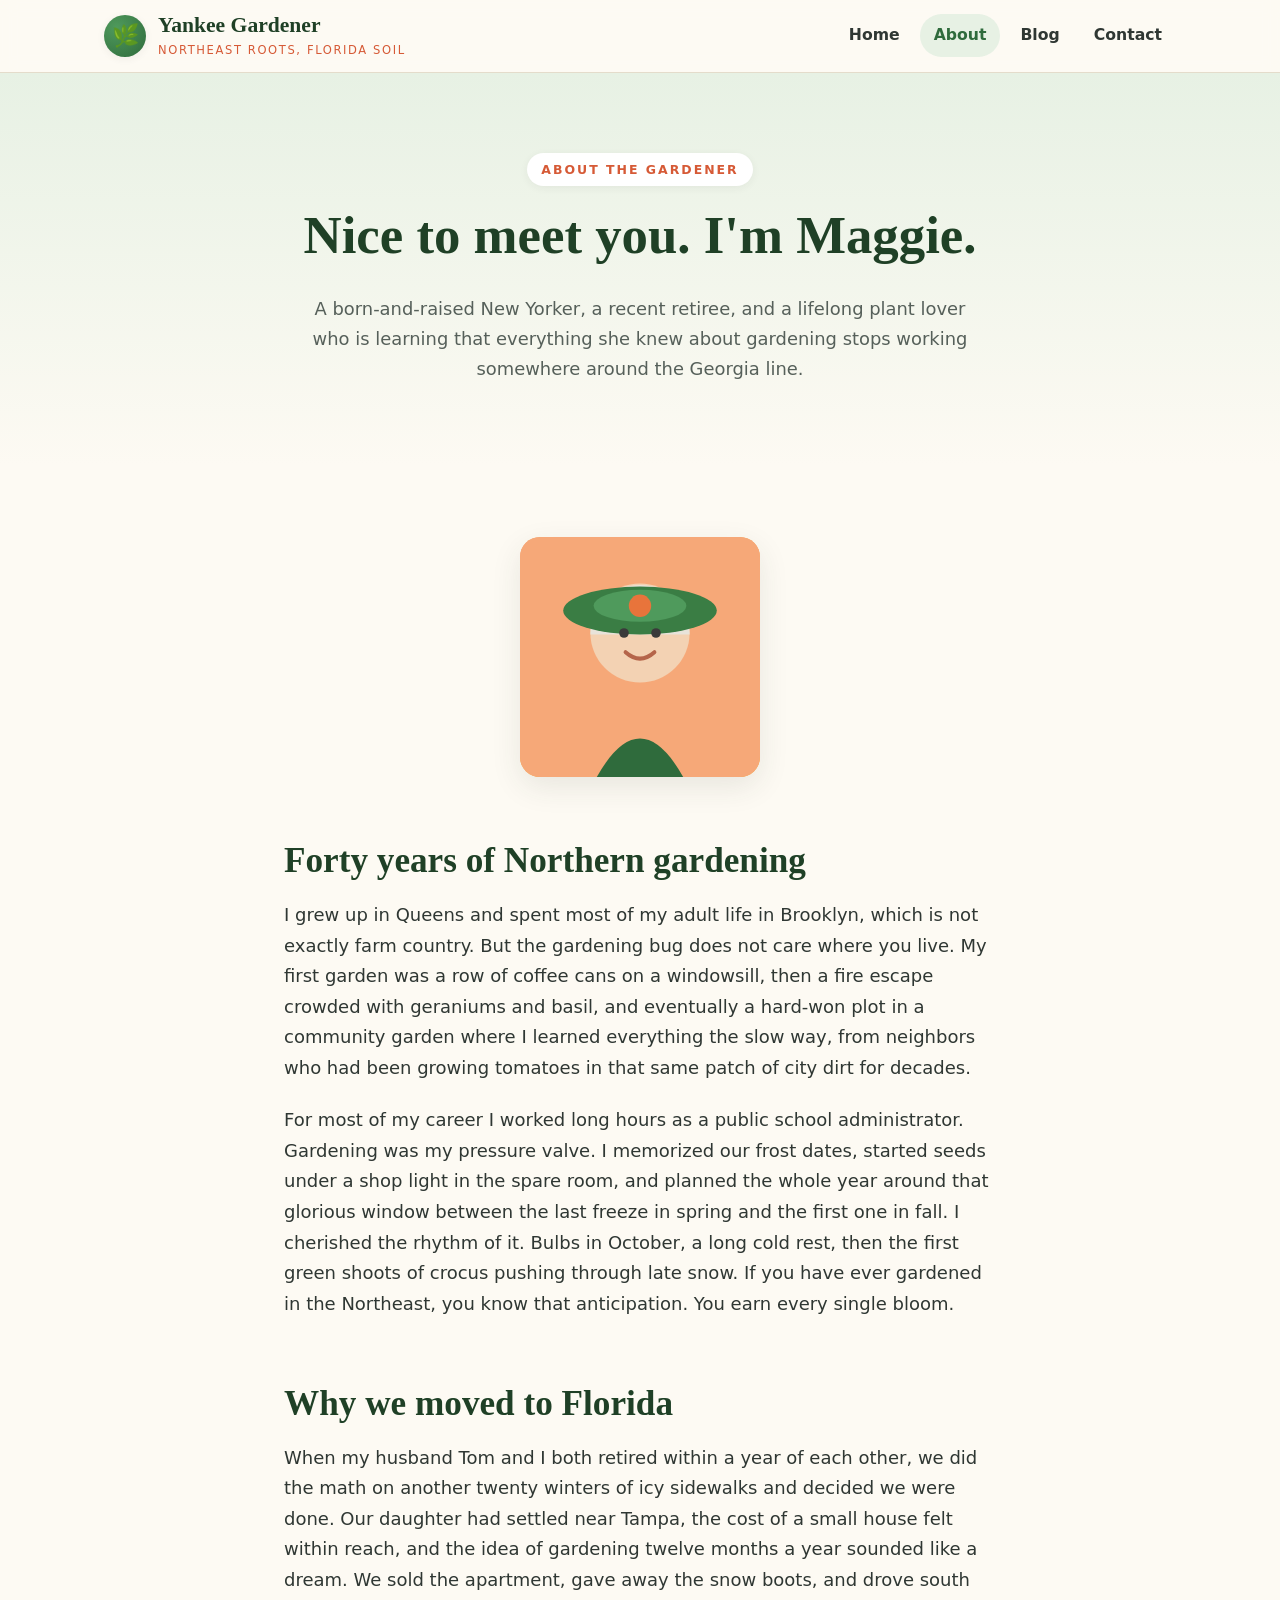
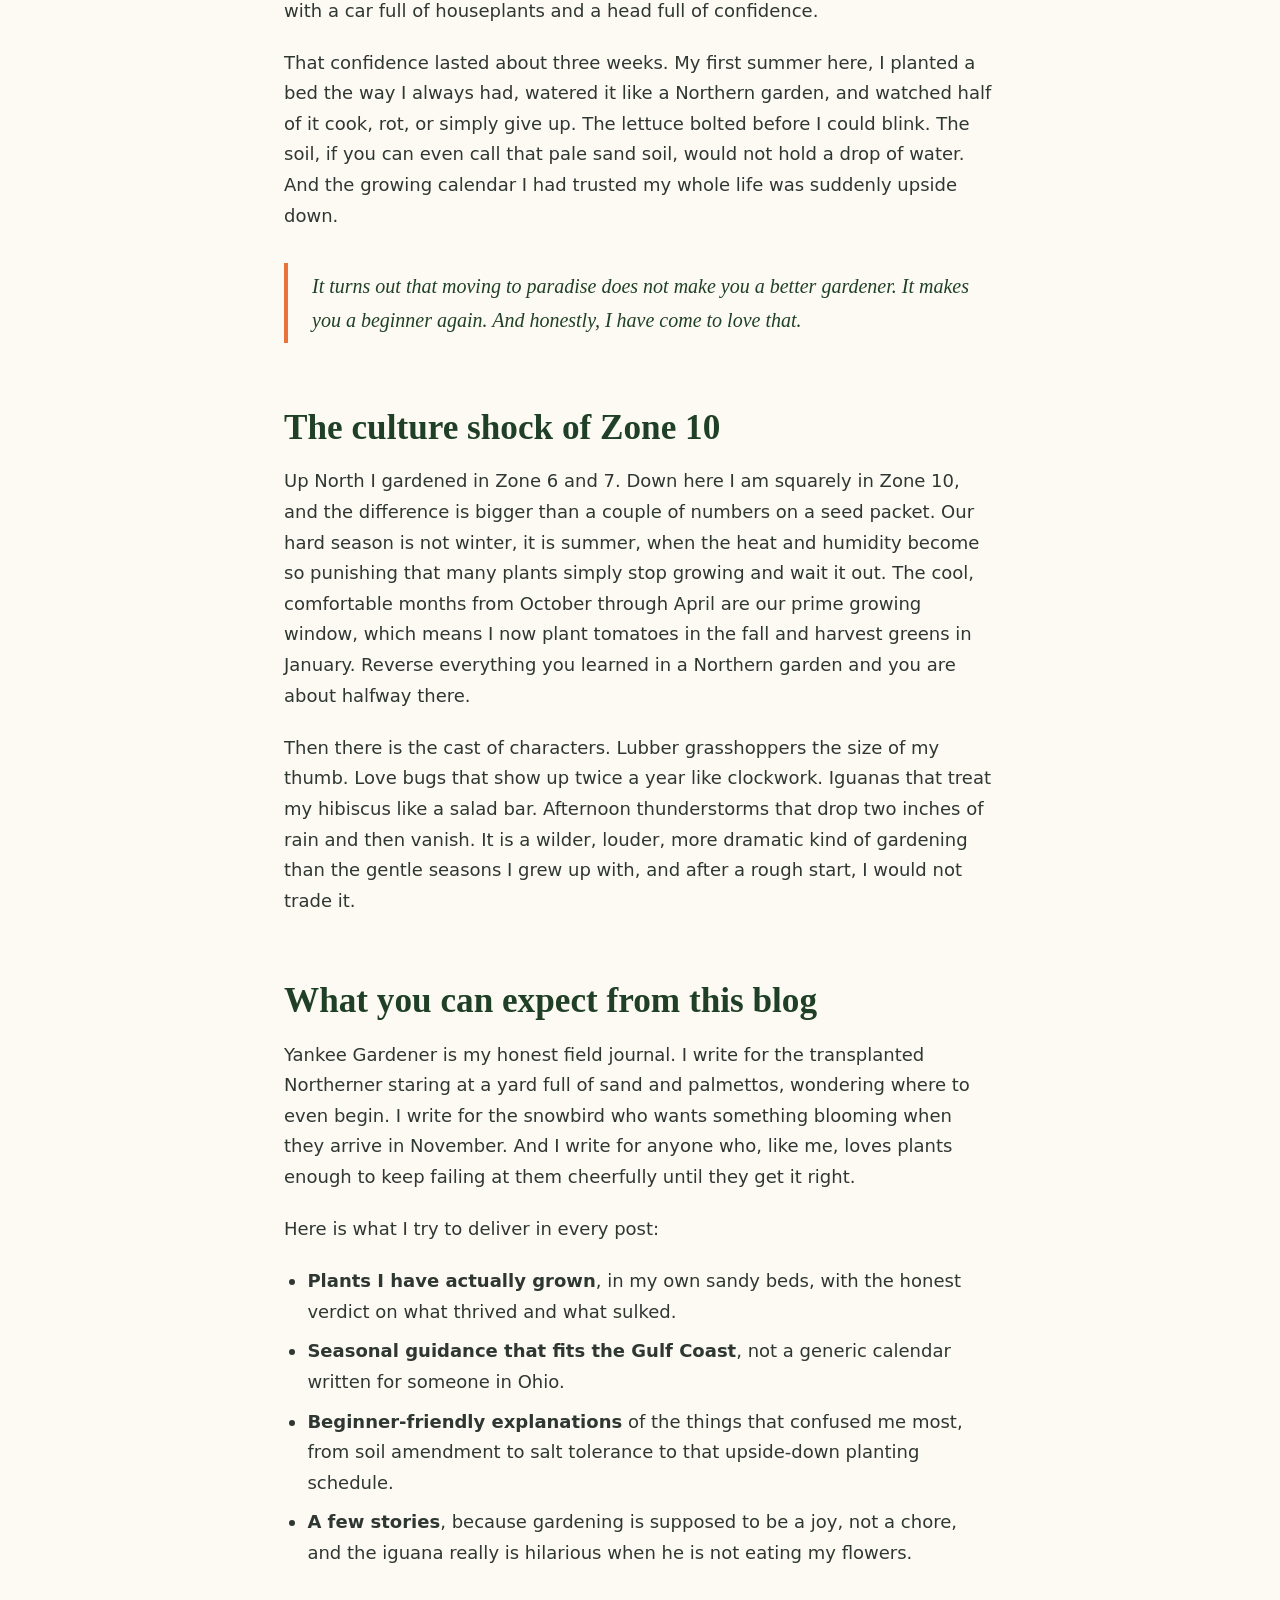
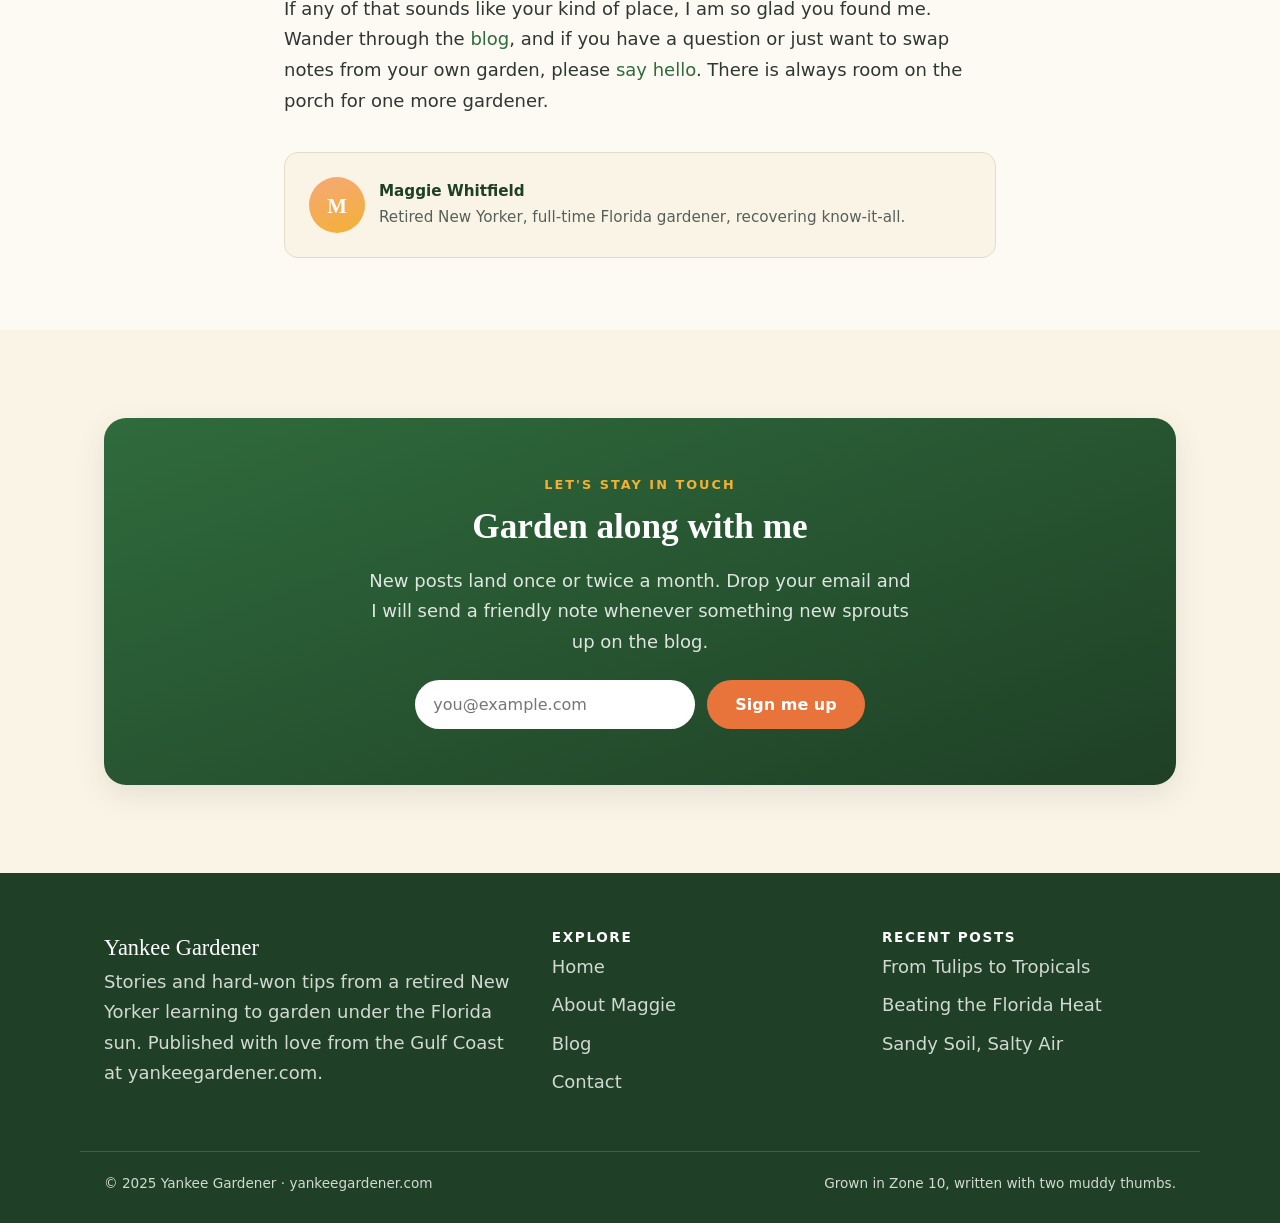
==== about.html @ 73ddaae5 "Initial commit: Yankee Gardener static site Four-page gardening blog (Home, About, Blog index, Conta" ====
<!DOCTYPE html>
<html lang="en">
<head>
  <meta charset="UTF-8" />
  <meta name="viewport" content="width=device-width, initial-scale=1.0" />
  <title>About Maggie | Yankee Gardener — A New Yorker's Florida Garden Story</title>
  <meta name="description" content="Meet Maggie Whitfield, the retired New Yorker behind Yankee Gardener. From a Brooklyn fire escape to a Florida Zone 10 backyard, here is the story behind the blog." />
  <link rel="canonical" href="https://yankeegardener.com/about.html" />

  <meta property="og:type" content="profile" />
  <meta property="og:site_name" content="Yankee Gardener" />
  <meta property="og:title" content="About Maggie | Yankee Gardener" />
  <meta property="og:description" content="From a Brooklyn fire escape to a Florida backyard. The story of a retired New Yorker relearning how to garden in the Sunshine State." />
  <meta property="og:url" content="https://yankeegardener.com/about.html" />
  <meta property="og:image" content="https://yankeegardener.com/assets/og-image.svg" />

  <meta name="twitter:card" content="summary_large_image" />
  <meta name="twitter:title" content="About Maggie | Yankee Gardener" />
  <meta name="twitter:description" content="The story of a retired New Yorker relearning how to garden in Florida's Zone 10." />
  <meta name="twitter:image" content="https://yankeegardener.com/assets/og-image.svg" />

  <link rel="icon" href="assets/favicon.svg" type="image/svg+xml" />
  <link rel="stylesheet" href="css/style.css" />
</head>
<body>
  <header class="site-header">
    <nav class="nav" aria-label="Primary">
      <a class="brand" href="index.html" aria-label="Yankee Gardener home">
        <span class="mark" aria-hidden="true">&#127807;</span>
        <span class="brand-text">
          <span class="brand-name">Yankee Gardener</span><br />
          <span class="brand-tag">Northeast roots, Florida soil</span>
        </span>
      </a>
      <button class="nav-toggle" aria-label="Toggle menu" aria-expanded="false">&#9776;</button>
      <div class="nav-links" id="navlinks">
        <a href="index.html">Home</a>
        <a href="about.html" class="active">About</a>
        <a href="blog.html">Blog</a>
        <a href="contact.html">Contact</a>
      </div>
    </nav>
  </header>

  <main>
    <section class="page-intro">
      <div class="container">
        <span class="eyebrow">About the gardener</span>
        <h1>Nice to meet you. I'm Maggie.</h1>
        <p>A born-and-raised New Yorker, a recent retiree, and a lifelong plant lover who is learning that everything she knew about gardening stops working somewhere around the Georgia line.</p>
      </div>
    </section>

    <section class="article-body">
      <div class="container narrow">
        <div class="portrait" style="max-width:240px; margin:0 auto 36px;" role="img" aria-label="Illustrated portrait of Maggie wearing a wide sun hat with a flower">
          <svg viewBox="0 0 300 300" xmlns="http://www.w3.org/2000/svg" preserveAspectRatio="xMidYMid slice">
            <rect width="300" height="300" fill="#f6a878"/>
            <circle cx="150" cy="120" r="62" fill="#f3d2b3"/>
            <path d="M150 60 a62 62 0 0 1 62 62 h-124 a62 62 0 0 1 62 -62z" fill="#e8e3da"/>
            <ellipse cx="150" cy="92" rx="96" ry="30" fill="#3a7d44"/>
            <ellipse cx="150" cy="86" rx="58" ry="20" fill="#4f9a5c"/>
            <circle cx="150" cy="86" r="14" fill="#e8743b"/>
            <circle cx="130" cy="120" r="6" fill="#3a3a3a"/><circle cx="170" cy="120" r="6" fill="#3a3a3a"/>
            <path d="M132 144 q18 16 36 0" stroke="#b5654a" stroke-width="5" fill="none" stroke-linecap="round"/>
            <path d="M96 300 q54 -96 108 0z" fill="#2f6b3c"/>
          </svg>
        </div>

        <h2>Forty years of Northern gardening</h2>
        <p>I grew up in Queens and spent most of my adult life in Brooklyn, which is not exactly farm country. But the gardening bug does not care where you live. My first garden was a row of coffee cans on a windowsill, then a fire escape crowded with geraniums and basil, and eventually a hard-won plot in a community garden where I learned everything the slow way, from neighbors who had been growing tomatoes in that same patch of city dirt for decades.</p>
        <p>For most of my career I worked long hours as a public school administrator. Gardening was my pressure valve. I memorized our frost dates, started seeds under a shop light in the spare room, and planned the whole year around that glorious window between the last freeze in spring and the first one in fall. I cherished the rhythm of it. Bulbs in October, a long cold rest, then the first green shoots of crocus pushing through late snow. If you have ever gardened in the Northeast, you know that anticipation. You earn every single bloom.</p>

        <h2>Why we moved to Florida</h2>
        <p>When my husband Tom and I both retired within a year of each other, we did the math on another twenty winters of icy sidewalks and decided we were done. Our daughter had settled near Tampa, the cost of a small house felt within reach, and the idea of gardening twelve months a year sounded like a dream. We sold the apartment, gave away the snow boots, and drove south with a car full of houseplants and a head full of confidence.</p>
        <p>That confidence lasted about three weeks. My first summer here, I planted a bed the way I always had, watered it like a Northern garden, and watched half of it cook, rot, or simply give up. The lettuce bolted before I could blink. The soil, if you can even call that pale sand soil, would not hold a drop of water. And the growing calendar I had trusted my whole life was suddenly upside down.</p>

        <blockquote>It turns out that moving to paradise does not make you a better gardener. It makes you a beginner again. And honestly, I have come to love that.</blockquote>

        <h2>The culture shock of Zone 10</h2>
        <p>Up North I gardened in Zone 6 and 7. Down here I am squarely in Zone 10, and the difference is bigger than a couple of numbers on a seed packet. Our hard season is not winter, it is summer, when the heat and humidity become so punishing that many plants simply stop growing and wait it out. The cool, comfortable months from October through April are our prime growing window, which means I now plant tomatoes in the fall and harvest greens in January. Reverse everything you learned in a Northern garden and you are about halfway there.</p>
        <p>Then there is the cast of characters. Lubber grasshoppers the size of my thumb. Love bugs that show up twice a year like clockwork. Iguanas that treat my hibiscus like a salad bar. Afternoon thunderstorms that drop two inches of rain and then vanish. It is a wilder, louder, more dramatic kind of gardening than the gentle seasons I grew up with, and after a rough start, I would not trade it.</p>

        <h2>What you can expect from this blog</h2>
        <p>Yankee Gardener is my honest field journal. I write for the transplanted Northerner staring at a yard full of sand and palmettos, wondering where to even begin. I write for the snowbird who wants something blooming when they arrive in November. And I write for anyone who, like me, loves plants enough to keep failing at them cheerfully until they get it right.</p>
        <p>Here is what I try to deliver in every post:</p>
        <ul>
          <li><strong>Plants I have actually grown</strong>, in my own sandy beds, with the honest verdict on what thrived and what sulked.</li>
          <li><strong>Seasonal guidance that fits the Gulf Coast</strong>, not a generic calendar written for someone in Ohio.</li>
          <li><strong>Beginner-friendly explanations</strong> of the things that confused me most, from soil amendment to salt tolerance to that upside-down planting schedule.</li>
          <li><strong>A few stories</strong>, because gardening is supposed to be a joy, not a chore, and the iguana really is hilarious when he is not eating my flowers.</li>
        </ul>

        <p>If any of that sounds like your kind of place, I am so glad you found me. Wander through the <a href="blog.html">blog</a>, and if you have a question or just want to swap notes from your own garden, please <a href="contact.html">say hello</a>. There is always room on the porch for one more gardener.</p>

        <div class="byline" style="margin-top:36px;">
          <span class="avatar" aria-hidden="true">M</span>
          <span class="avatar-text"><strong>Maggie Whitfield</strong><br />Retired New Yorker, full-time Florida gardener, recovering know-it-all.</span>
        </div>
      </div>
    </section>

    <section class="section alt">
      <div class="container">
        <div class="callout">
          <span class="kicker" style="color:var(--citrus);">Let's stay in touch</span>
          <h2>Garden along with me</h2>
          <p>New posts land once or twice a month. Drop your email and I will send a friendly note whenever something new sprouts up on the blog.</p>
          <form class="signup" action="contact.html" method="get" aria-label="Newsletter signup">
            <input type="email" name="email" placeholder="you@example.com" aria-label="Email address" required />
            <button type="submit" class="btn btn-primary">Sign me up</button>
          </form>
        </div>
      </div>
    </section>
  </main>

  <footer class="site-footer">
    <div class="container footer-grid">
      <div class="footer-brand">
        <span class="brand-name">Yankee Gardener</span>
        <p>Stories and hard-won tips from a retired New Yorker learning to garden under the Florida sun. Published with love from the Gulf Coast at yankeegardener.com.</p>
      </div>
      <div>
        <h4>Explore</h4>
        <ul class="footer-links">
          <li><a href="index.html">Home</a></li>
          <li><a href="about.html">About Maggie</a></li>
          <li><a href="blog.html">Blog</a></li>
          <li><a href="contact.html">Contact</a></li>
        </ul>
      </div>
      <div>
        <h4>Recent posts</h4>
        <ul class="footer-links">
          <li><a href="posts/from-tulips-to-tropicals.html">From Tulips to Tropicals</a></li>
          <li><a href="posts/beating-the-florida-heat.html">Beating the Florida Heat</a></li>
          <li><a href="posts/sandy-soil-salty-air.html">Sandy Soil, Salty Air</a></li>
        </ul>
      </div>
    </div>
    <div class="container footer-bottom">
      <span>&copy; 2025 Yankee Gardener &middot; yankeegardener.com</span>
      <span>Grown in Zone 10, written with two muddy thumbs.</span>
    </div>
  </footer>

  <script>
    var t = document.querySelector('.nav-toggle');
    var l = document.getElementById('navlinks');
    if (t) t.addEventListener('click', function () {
      var open = l.classList.toggle('open');
      t.setAttribute('aria-expanded', open ? 'true' : 'false');
    });
  </script>
</body>
</html>
---- css/style.css ----
/* ==========================================================================
   Yankee Gardener — yankeegardener.com
   A gardening blog by Margaret "Maggie" Whitfield
   Palette: garden greens + sunny coral/citrus accent + warm cream neutrals
   ========================================================================== */

:root {
  /* Greens */
  --green-900: #1f4026;
  --green-700: #2f6b3c;
  --green-600: #3a7d44;
  --green-500: #4f9a5c;
  --green-200: #cfe6d2;
  --green-100: #e7f1e4;

  /* Coral / citrus accent */
  --coral-600: #d65a36;
  --coral-500: #e8743b;
  --coral-300: #f6a878;
  --citrus: #f2b134;

  /* Neutrals */
  --cream: #fdfaf3;
  --cream-100: #faf4e7;
  --cream-200: #f1e8d6;
  --paper: #ffffff;
  --charcoal: #2f3733;
  --charcoal-soft: #56605a;
  --line: #e4dccb;

  --shadow-sm: 0 2px 8px rgba(47, 55, 51, 0.06);
  --shadow-md: 0 10px 30px rgba(47, 55, 51, 0.10);

  --serif: "Iowan Old Style", "Palatino Linotype", Palatino, Georgia, "Times New Roman", serif;
  --sans: system-ui, -apple-system, "Segoe UI", Roboto, "Helvetica Neue", Arial, sans-serif;

  --maxw: 1120px;
  --radius: 14px;
}

* { box-sizing: border-box; }

html { scroll-behavior: smooth; }

body {
  margin: 0;
  font-family: var(--sans);
  color: var(--charcoal);
  background: var(--cream);
  line-height: 1.7;
  font-size: 18px;
  -webkit-font-smoothing: antialiased;
}

img { max-width: 100%; display: block; }

a { color: var(--green-700); text-decoration: none; }
a:hover { color: var(--coral-600); }

h1, h2, h3, h4 {
  font-family: var(--serif);
  color: var(--green-900);
  line-height: 1.2;
  font-weight: 600;
  margin: 0 0 0.5em;
}

h1 { font-size: clamp(2.1rem, 5vw, 3.3rem); }
h2 { font-size: clamp(1.6rem, 3.5vw, 2.2rem); }
h3 { font-size: 1.3rem; }

p { margin: 0 0 1.2em; }

.container {
  width: 100%;
  max-width: var(--maxw);
  margin: 0 auto;
  padding: 0 24px;
}

.narrow { max-width: 760px; }

/* ---------- Buttons ---------- */
.btn {
  display: inline-block;
  font-family: var(--sans);
  font-weight: 600;
  font-size: 1rem;
  padding: 13px 26px;
  border-radius: 999px;
  border: 2px solid transparent;
  cursor: pointer;
  transition: transform .15s ease, background .15s ease, color .15s ease;
}
.btn-primary { background: var(--coral-500); color: #fff; }
.btn-primary:hover { background: var(--coral-600); color: #fff; transform: translateY(-2px); }
.btn-outline { background: transparent; color: var(--green-700); border-color: var(--green-600); }
.btn-outline:hover { background: var(--green-600); color: #fff; transform: translateY(-2px); }

/* ---------- Header ---------- */
.site-header {
  position: sticky;
  top: 0;
  z-index: 50;
  background: rgba(253, 250, 243, 0.92);
  backdrop-filter: blur(8px);
  border-bottom: 1px solid var(--line);
}
.nav {
  display: flex;
  align-items: center;
  justify-content: space-between;
  gap: 16px;
  padding: 14px 24px;
  max-width: var(--maxw);
  margin: 0 auto;
}
.brand { display: flex; align-items: center; gap: 12px; }
.brand .mark {
  width: 42px; height: 42px;
  flex: none;
  border-radius: 50%;
  background: radial-gradient(circle at 30% 30%, var(--green-500), var(--green-700));
  display: grid; place-items: center;
  color: #fff; font-size: 22px;
  box-shadow: var(--shadow-sm);
}
.brand .brand-text { line-height: 1.1; }
.brand .brand-name {
  font-family: var(--serif);
  font-size: 1.35rem;
  font-weight: 600;
  color: var(--green-900);
}
.brand .brand-tag {
  font-size: 0.72rem;
  letter-spacing: .14em;
  text-transform: uppercase;
  color: var(--coral-600);
}
.nav-links { display: flex; align-items: center; gap: 6px; flex-wrap: wrap; }
.nav-links a {
  font-weight: 600;
  font-size: 0.98rem;
  color: var(--charcoal);
  padding: 8px 14px;
  border-radius: 999px;
}
.nav-links a:hover { background: var(--green-100); color: var(--green-700); }
.nav-links a.active { color: var(--green-700); background: var(--green-100); }

.nav-toggle { display: none; background: none; border: 0; font-size: 1.6rem; color: var(--green-900); cursor: pointer; }

/* ---------- Hero ---------- */
.hero {
  position: relative;
  overflow: hidden;
  background:
    radial-gradient(1200px 380px at 80% -10%, rgba(242,177,52,0.22), transparent 60%),
    linear-gradient(180deg, var(--green-100), var(--cream));
  padding: clamp(48px, 8vw, 96px) 0 clamp(40px, 6vw, 72px);
}
.hero-grid {
  display: grid;
  grid-template-columns: 1.15fr 0.85fr;
  gap: 48px;
  align-items: center;
}
.eyebrow {
  display: inline-block;
  font-size: 0.78rem;
  letter-spacing: .16em;
  text-transform: uppercase;
  font-weight: 700;
  color: var(--coral-600);
  background: #fff;
  padding: 6px 14px;
  border-radius: 999px;
  box-shadow: var(--shadow-sm);
  margin-bottom: 18px;
}
.hero p.lead { font-size: 1.2rem; color: var(--charcoal-soft); max-width: 36ch; }
.hero-cta { display: flex; gap: 14px; flex-wrap: wrap; margin-top: 26px; }
.hero-art {
  border-radius: 20px;
  overflow: hidden;
  box-shadow: var(--shadow-md);
  aspect-ratio: 4 / 5;
  background: linear-gradient(160deg, var(--green-500), var(--green-700));
}
.hero-art svg { width: 100%; height: 100%; }

/* ---------- Sections ---------- */
.section { padding: clamp(48px, 7vw, 88px) 0; }
.section.alt { background: var(--cream-100); }
.section-head { text-align: center; max-width: 640px; margin: 0 auto 44px; }
.section-head p { color: var(--charcoal-soft); }
.kicker {
  font-size: 0.8rem; letter-spacing: .16em; text-transform: uppercase;
  font-weight: 700; color: var(--coral-600); margin-bottom: 10px; display: block;
}

/* ---------- About teaser (home) ---------- */
.about-teaser { display: grid; grid-template-columns: 0.9fr 1.1fr; gap: 44px; align-items: center; }
.portrait {
  border-radius: 20px; overflow: hidden; box-shadow: var(--shadow-md);
  aspect-ratio: 1/1; background: linear-gradient(160deg, var(--coral-300), var(--citrus));
}
.portrait svg { width: 100%; height: 100%; }

/* ---------- Post cards ---------- */
.card-grid {
  display: grid;
  grid-template-columns: repeat(auto-fit, minmax(280px, 1fr));
  gap: 28px;
}
.post-card {
  background: var(--paper);
  border: 1px solid var(--line);
  border-radius: var(--radius);
  overflow: hidden;
  box-shadow: var(--shadow-sm);
  display: flex;
  flex-direction: column;
  transition: transform .18s ease, box-shadow .18s ease;
}
.post-card:hover { transform: translateY(-4px); box-shadow: var(--shadow-md); }
.post-card .thumb { aspect-ratio: 16/10; }
.post-card .thumb svg { width: 100%; height: 100%; }
.post-card .body { padding: 22px 24px 26px; display: flex; flex-direction: column; flex: 1; }
.post-meta { font-size: 0.82rem; color: var(--charcoal-soft); margin-bottom: 8px; display: flex; gap: 10px; flex-wrap: wrap; }
.tag {
  display: inline-block; font-size: 0.72rem; font-weight: 700; letter-spacing: .04em;
  text-transform: uppercase; color: var(--green-700); background: var(--green-100);
  padding: 3px 10px; border-radius: 999px;
}
.post-card h3 { margin-bottom: 10px; }
.post-card h3 a { color: var(--green-900); }
.post-card h3 a:hover { color: var(--coral-600); }
.post-card .excerpt { color: var(--charcoal-soft); font-size: 0.98rem; margin-bottom: 18px; }
.read-more { margin-top: auto; font-weight: 700; color: var(--coral-600); }
.read-more::after { content: " \2192"; }

/* ---------- Article ---------- */
.article-hero {
  background: linear-gradient(180deg, var(--green-100), var(--cream));
  padding: clamp(40px, 6vw, 72px) 0 0;
}
.article-hero .post-meta { justify-content: center; }
.article-hero .container { text-align: center; }
.article-cover {
  max-width: 900px; margin: 36px auto 0;
  border-radius: 18px; overflow: hidden; box-shadow: var(--shadow-md);
  aspect-ratio: 21/9;
}
.article-cover svg { width: 100%; height: 100%; }
.article-body { padding: clamp(40px, 6vw, 72px) 0; }
.article-body h2 { margin-top: 1.8em; }
.article-body h3 { margin-top: 1.4em; color: var(--coral-600); }
.article-body ul, .article-body ol { margin: 0 0 1.4em; padding-left: 1.3em; }
.article-body li { margin-bottom: 0.5em; }
.article-body blockquote {
  margin: 1.6em 0; padding: 6px 0 6px 24px;
  border-left: 4px solid var(--coral-500);
  font-family: var(--serif); font-size: 1.25rem; color: var(--green-900); font-style: italic;
}
.article-body .first-letter::first-letter {
  font-family: var(--serif); font-size: 3.4rem; line-height: 0.8;
  float: left; padding: 6px 12px 0 0; color: var(--coral-600);
}
.byline {
  display: flex; align-items: center; gap: 14px;
  margin: 0 auto; max-width: 760px; padding: 24px;
  background: var(--cream-100); border: 1px solid var(--line); border-radius: var(--radius);
}
.byline .avatar {
  width: 56px; height: 56px; border-radius: 50%; flex: none;
  background: linear-gradient(160deg, var(--coral-300), var(--citrus));
  display: grid; place-items: center; font-family: var(--serif); font-weight: 700; color: #fff; font-size: 1.3rem;
}
.byline .avatar-text { font-size: 0.95rem; color: var(--charcoal-soft); }
.byline strong { color: var(--green-900); }

.post-nav { display: flex; justify-content: space-between; gap: 16px; margin-top: 40px; flex-wrap: wrap; }

/* ---------- Callout / newsletter ---------- */
.callout {
  background: linear-gradient(160deg, var(--green-700), var(--green-900));
  color: #fff; border-radius: 22px; padding: clamp(32px, 5vw, 56px);
  text-align: center; box-shadow: var(--shadow-md);
}
.callout h2 { color: #fff; }
.callout p { color: rgba(255,255,255,0.85); max-width: 48ch; margin-left: auto; margin-right: auto; }
.signup { display: flex; gap: 12px; justify-content: center; flex-wrap: wrap; margin-top: 22px; }
.signup input {
  font-family: var(--sans); font-size: 1rem; padding: 13px 18px; border-radius: 999px;
  border: 0; min-width: 280px;
}

/* ---------- Contact ---------- */
.contact-grid { display: grid; grid-template-columns: 1fr 1fr; gap: 44px; align-items: start; }
.form-field { margin-bottom: 18px; }
.form-field label { display: block; font-weight: 600; margin-bottom: 7px; color: var(--green-900); }
.form-field input, .form-field textarea {
  width: 100%; font-family: var(--sans); font-size: 1rem; padding: 13px 16px;
  border: 1px solid var(--line); border-radius: 12px; background: #fff; color: var(--charcoal);
}
.form-field input:focus, .form-field textarea:focus { outline: 2px solid var(--green-500); border-color: transparent; }
.form-field textarea { min-height: 150px; resize: vertical; }
.info-card {
  background: var(--paper); border: 1px solid var(--line); border-radius: var(--radius);
  padding: 28px; box-shadow: var(--shadow-sm);
}
.info-card h3 { color: var(--coral-600); }
.info-list { list-style: none; padding: 0; margin: 0; }
.info-list li { padding: 10px 0; border-bottom: 1px dashed var(--line); display: flex; gap: 12px; }
.info-list li:last-child { border-bottom: 0; }
.info-list .ico { font-size: 1.3rem; }

/* ---------- Footer ---------- */
.site-footer {
  background: var(--green-900); color: rgba(255,255,255,0.8);
  padding: 56px 0 28px; margin-top: 0;
}
.footer-grid { display: grid; grid-template-columns: 1.4fr 1fr 1fr; gap: 36px; }
.site-footer h4 { color: #fff; font-family: var(--sans); font-size: 0.85rem; letter-spacing: .12em; text-transform: uppercase; }
.site-footer a { color: rgba(255,255,255,0.8); }
.site-footer a:hover { color: var(--citrus); }
.footer-links { list-style: none; padding: 0; margin: 0; }
.footer-links li { margin-bottom: 8px; }
.footer-brand .brand-name { color: #fff; font-family: var(--serif); font-size: 1.4rem; }
.footer-bottom {
  border-top: 1px solid rgba(255,255,255,0.15); margin-top: 40px; padding-top: 20px;
  font-size: 0.85rem; display: flex; justify-content: space-between; gap: 12px; flex-wrap: wrap;
}

/* ---------- Page intro ---------- */
.page-intro { background: linear-gradient(180deg, var(--green-100), var(--cream)); padding: clamp(44px, 7vw, 80px) 0; text-align: center; }
.page-intro p { color: var(--charcoal-soft); max-width: 60ch; margin: 0 auto; font-size: 1.12rem; }

/* ---------- Responsive ---------- */
@media (max-width: 860px) {
  .hero-grid, .about-teaser, .contact-grid, .footer-grid { grid-template-columns: 1fr; }
  .hero-art { order: -1; aspect-ratio: 16/10; }
  .footer-grid { gap: 28px; }
  .nav-links {
    display: none; position: absolute; top: 70px; right: 16px; left: 16px;
    flex-direction: column; align-items: stretch; background: #fff;
    padding: 12px; border-radius: 14px; box-shadow: var(--shadow-md); border: 1px solid var(--line);
  }
  .nav-links.open { display: flex; }
  .nav-toggle { display: block; }
}
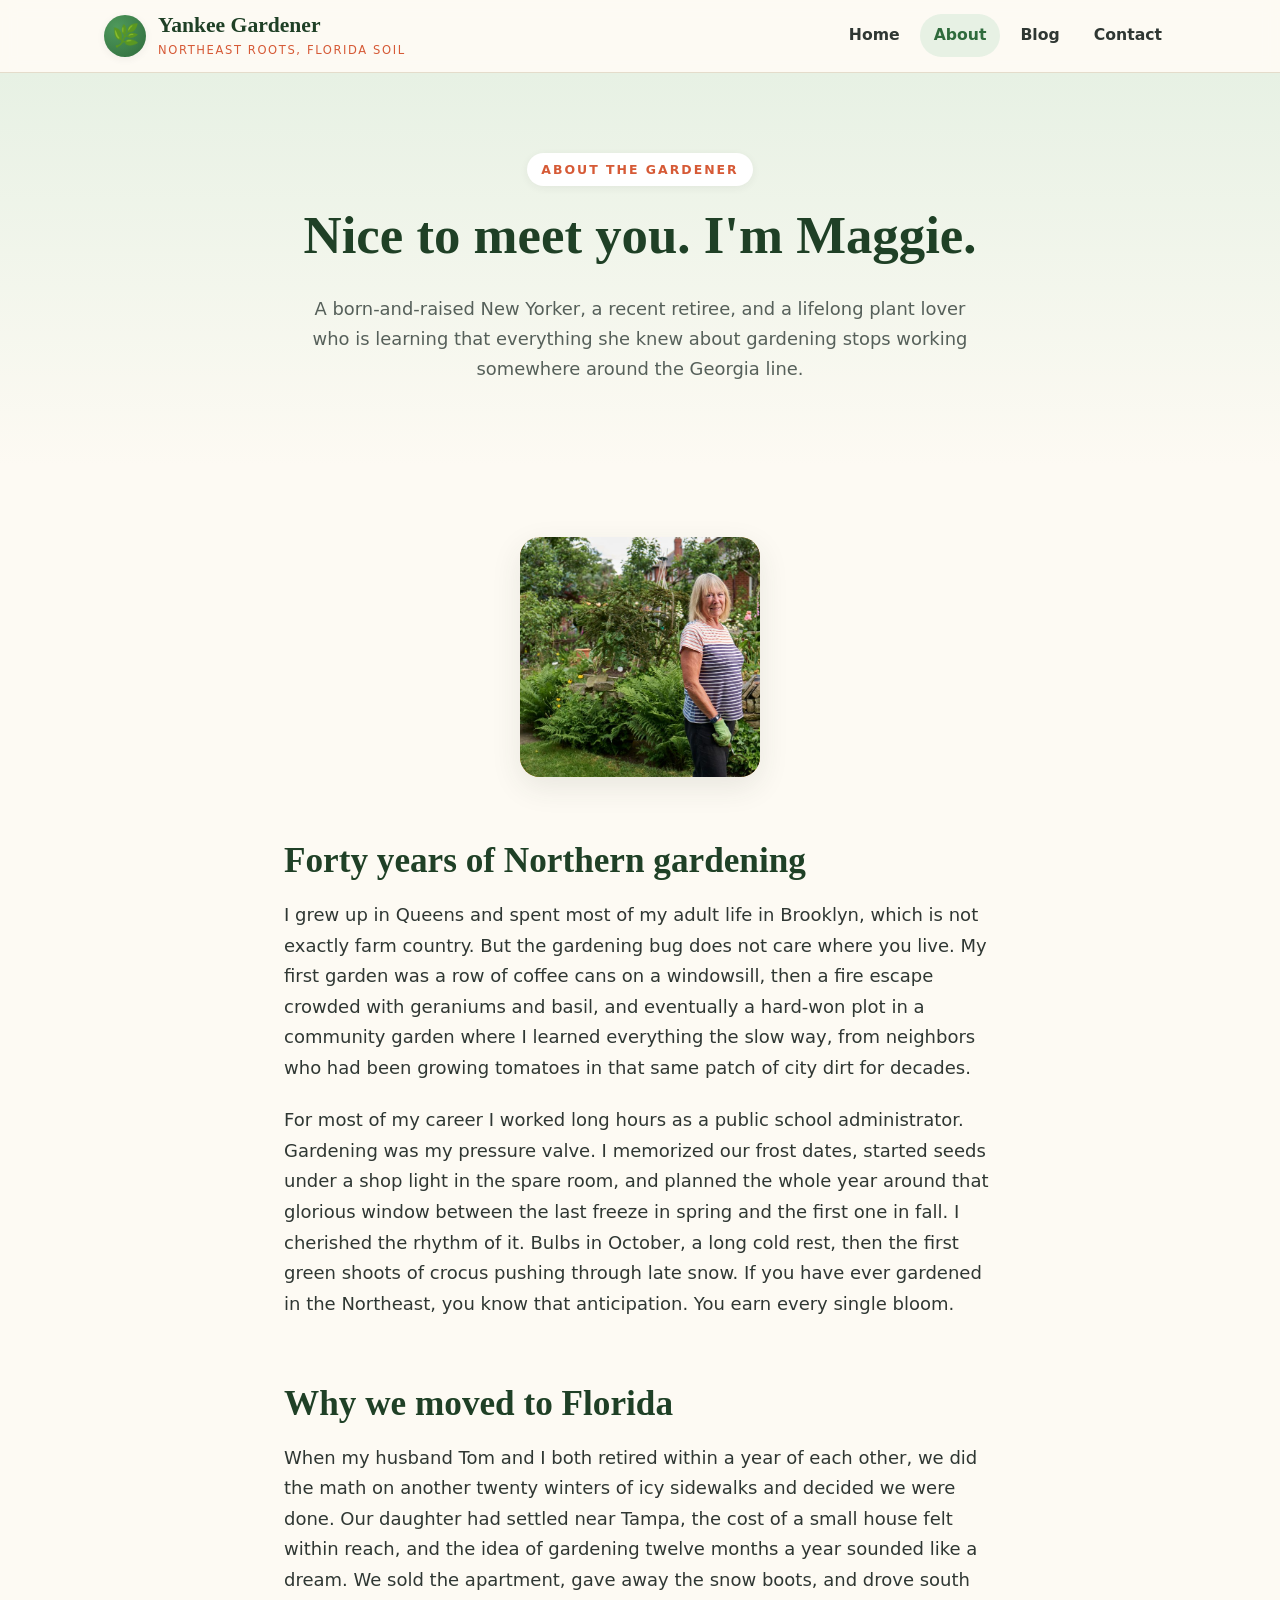
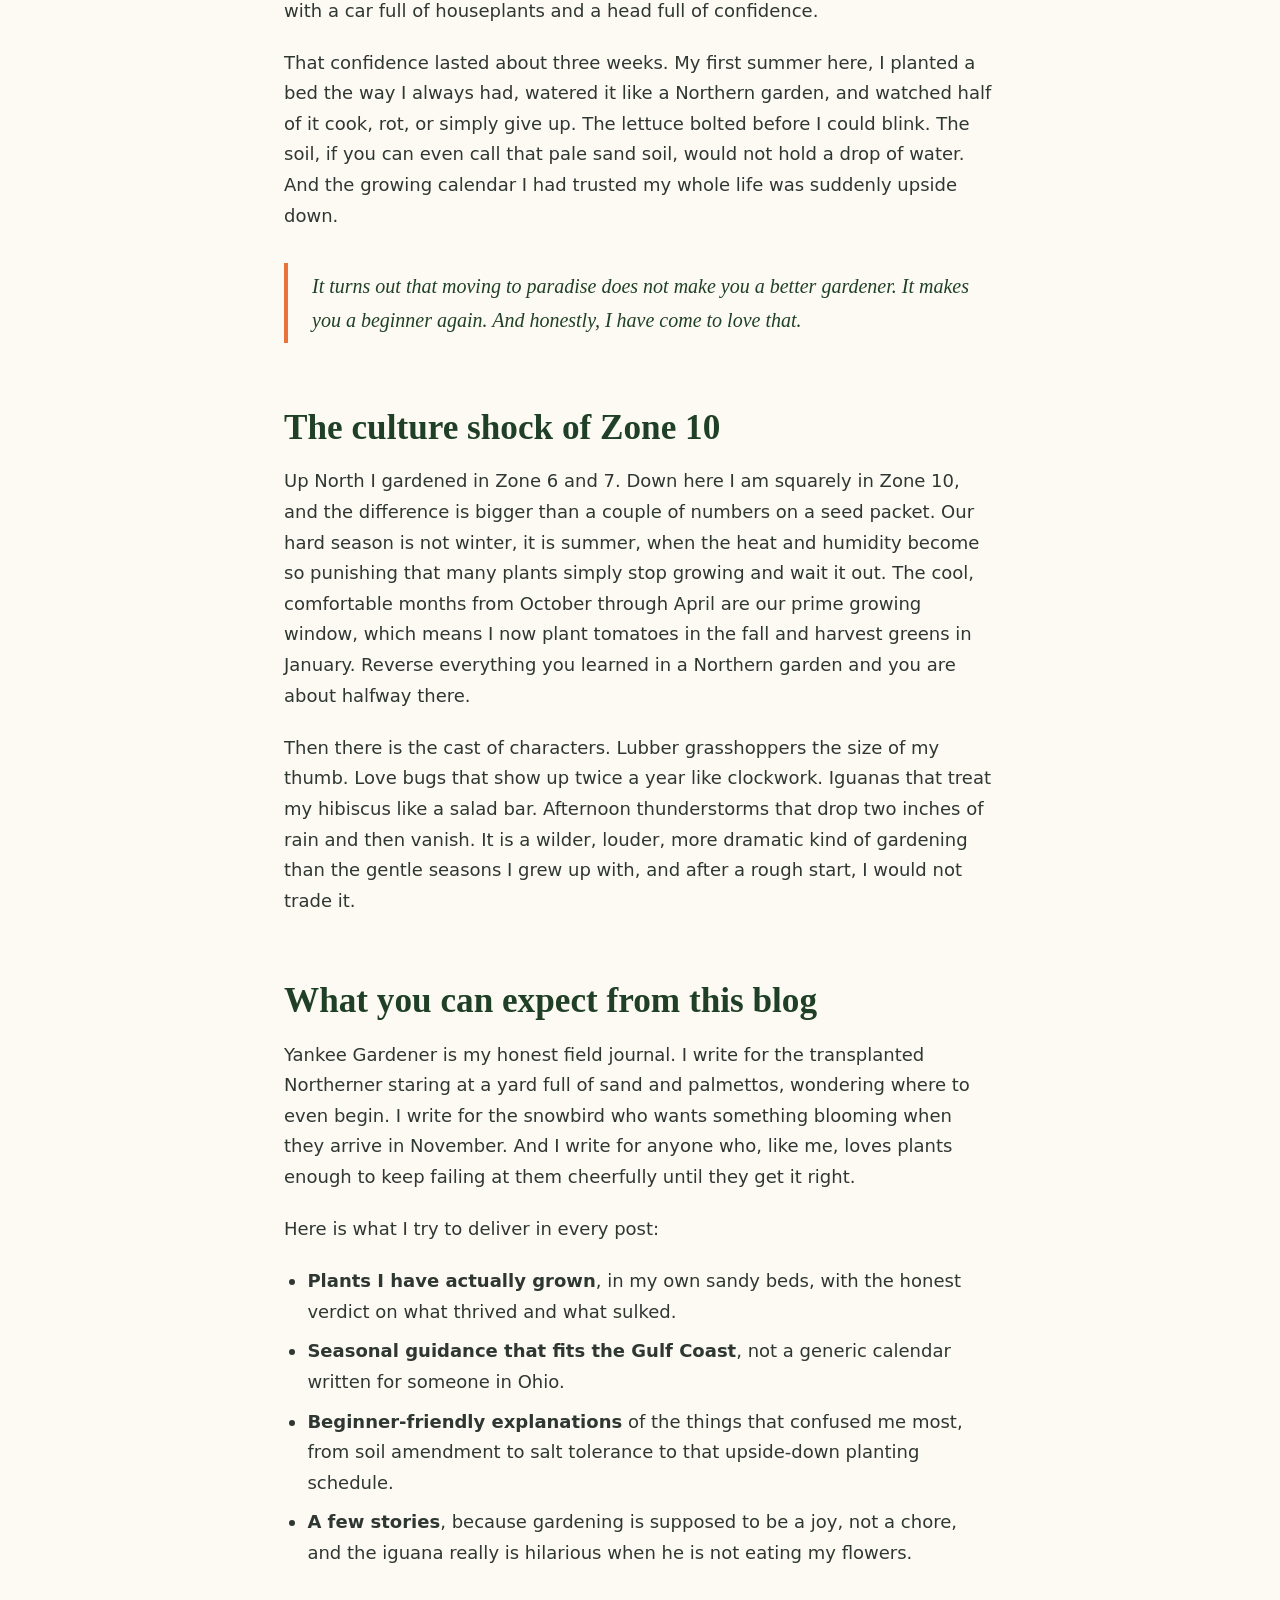
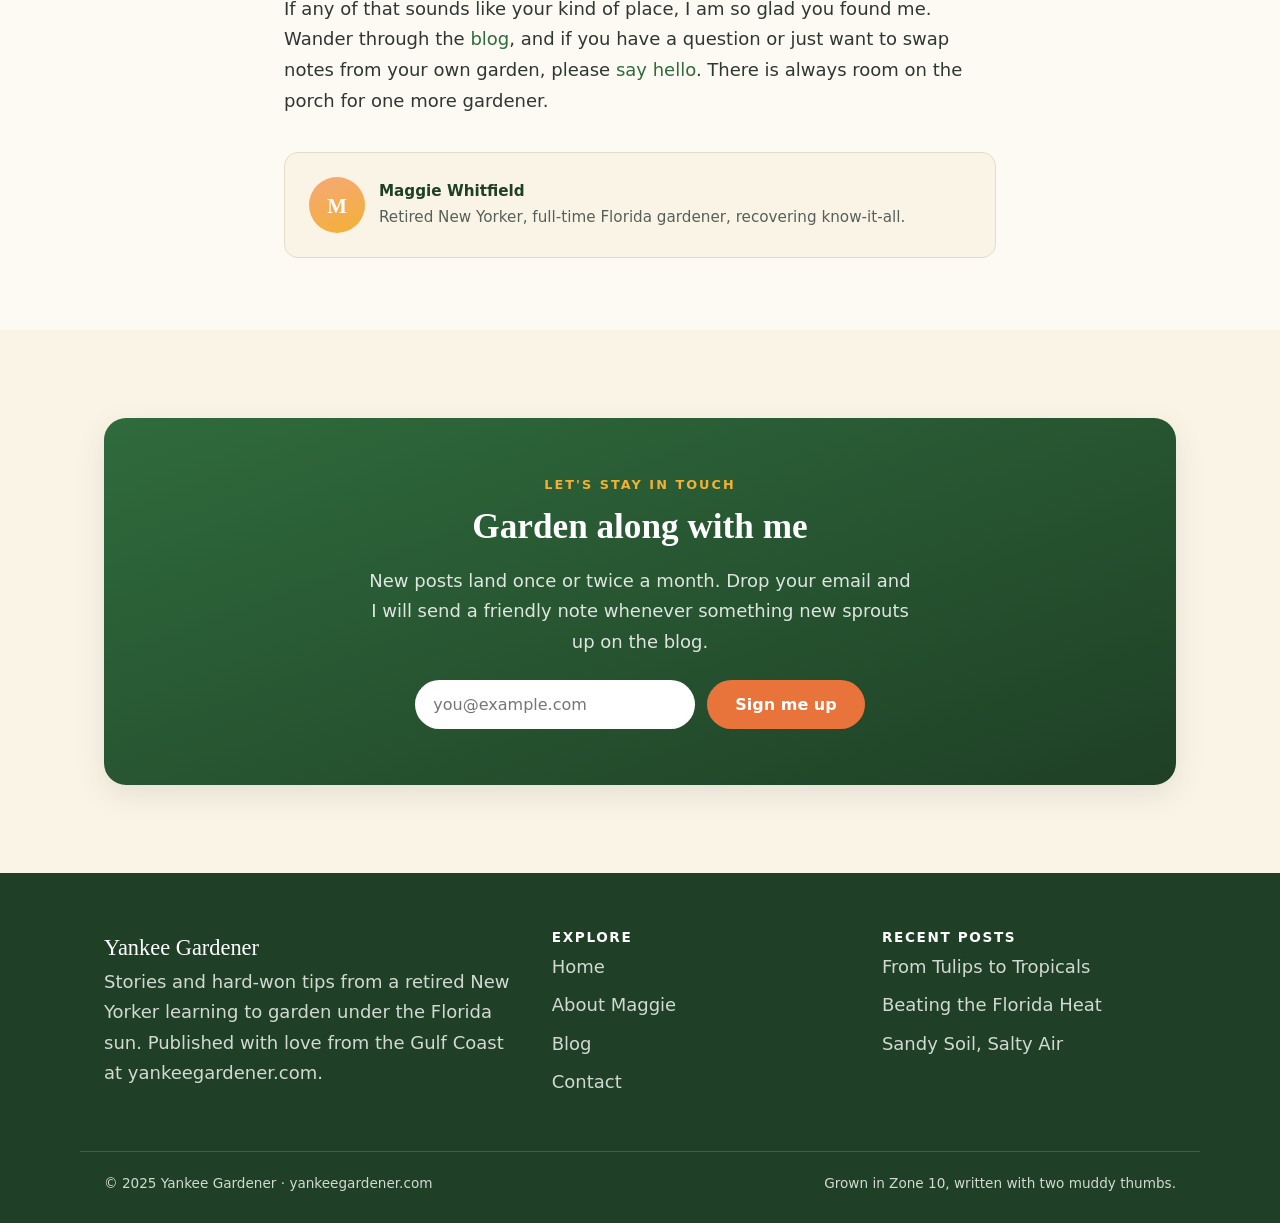
==== commit ab8b7e85: "Replace inline SVG art with Pexels stock photos Swap the placeholder SVG illustrations across all pa" ====
--- a/about.html
+++ b/about.html
@@ -53,19 +53,7 @@
 
     <section class="article-body">
       <div class="container narrow">
-        <div class="portrait" style="max-width:240px; margin:0 auto 36px;" role="img" aria-label="Illustrated portrait of Maggie wearing a wide sun hat with a flower">
-          <svg viewBox="0 0 300 300" xmlns="http://www.w3.org/2000/svg" preserveAspectRatio="xMidYMid slice">
-            <rect width="300" height="300" fill="#f6a878"/>
-            <circle cx="150" cy="120" r="62" fill="#f3d2b3"/>
-            <path d="M150 60 a62 62 0 0 1 62 62 h-124 a62 62 0 0 1 62 -62z" fill="#e8e3da"/>
-            <ellipse cx="150" cy="92" rx="96" ry="30" fill="#3a7d44"/>
-            <ellipse cx="150" cy="86" rx="58" ry="20" fill="#4f9a5c"/>
-            <circle cx="150" cy="86" r="14" fill="#e8743b"/>
-            <circle cx="130" cy="120" r="6" fill="#3a3a3a"/><circle cx="170" cy="120" r="6" fill="#3a3a3a"/>
-            <path d="M132 144 q18 16 36 0" stroke="#b5654a" stroke-width="5" fill="none" stroke-linecap="round"/>
-            <path d="M96 300 q54 -96 108 0z" fill="#2f6b3c"/>
-          </svg>
-        </div>
+        <div class="portrait" style="max-width:240px; margin:0 auto 36px;"><img class="cover-img" src="assets/img/maggie.jpg" alt="Maggie, a smiling woman in her sixties, standing in her lush green garden" loading="lazy"></div>
 
         <h2>Forty years of Northern gardening</h2>
         <p>I grew up in Queens and spent most of my adult life in Brooklyn, which is not exactly farm country. But the gardening bug does not care where you live. My first garden was a row of coffee cans on a windowsill, then a fire escape crowded with geraniums and basil, and eventually a hard-won plot in a community garden where I learned everything the slow way, from neighbors who had been growing tomatoes in that same patch of city dirt for decades.</p>
--- a/css/style.css
+++ b/css/style.css
@@ -53,6 +53,10 @@
 }
 
 img { max-width: 100%; display: block; }
+
+/* Photos that fill their aspect-ratio containers (hero, portrait, cards, covers) */
+.cover-img { width: 100%; height: 100%; object-fit: cover; }
+.hero-art, .portrait, .post-card .thumb, .article-cover { background: var(--green-100); }
 
 a { color: var(--green-700); text-decoration: none; }
 a:hover { color: var(--coral-600); }
